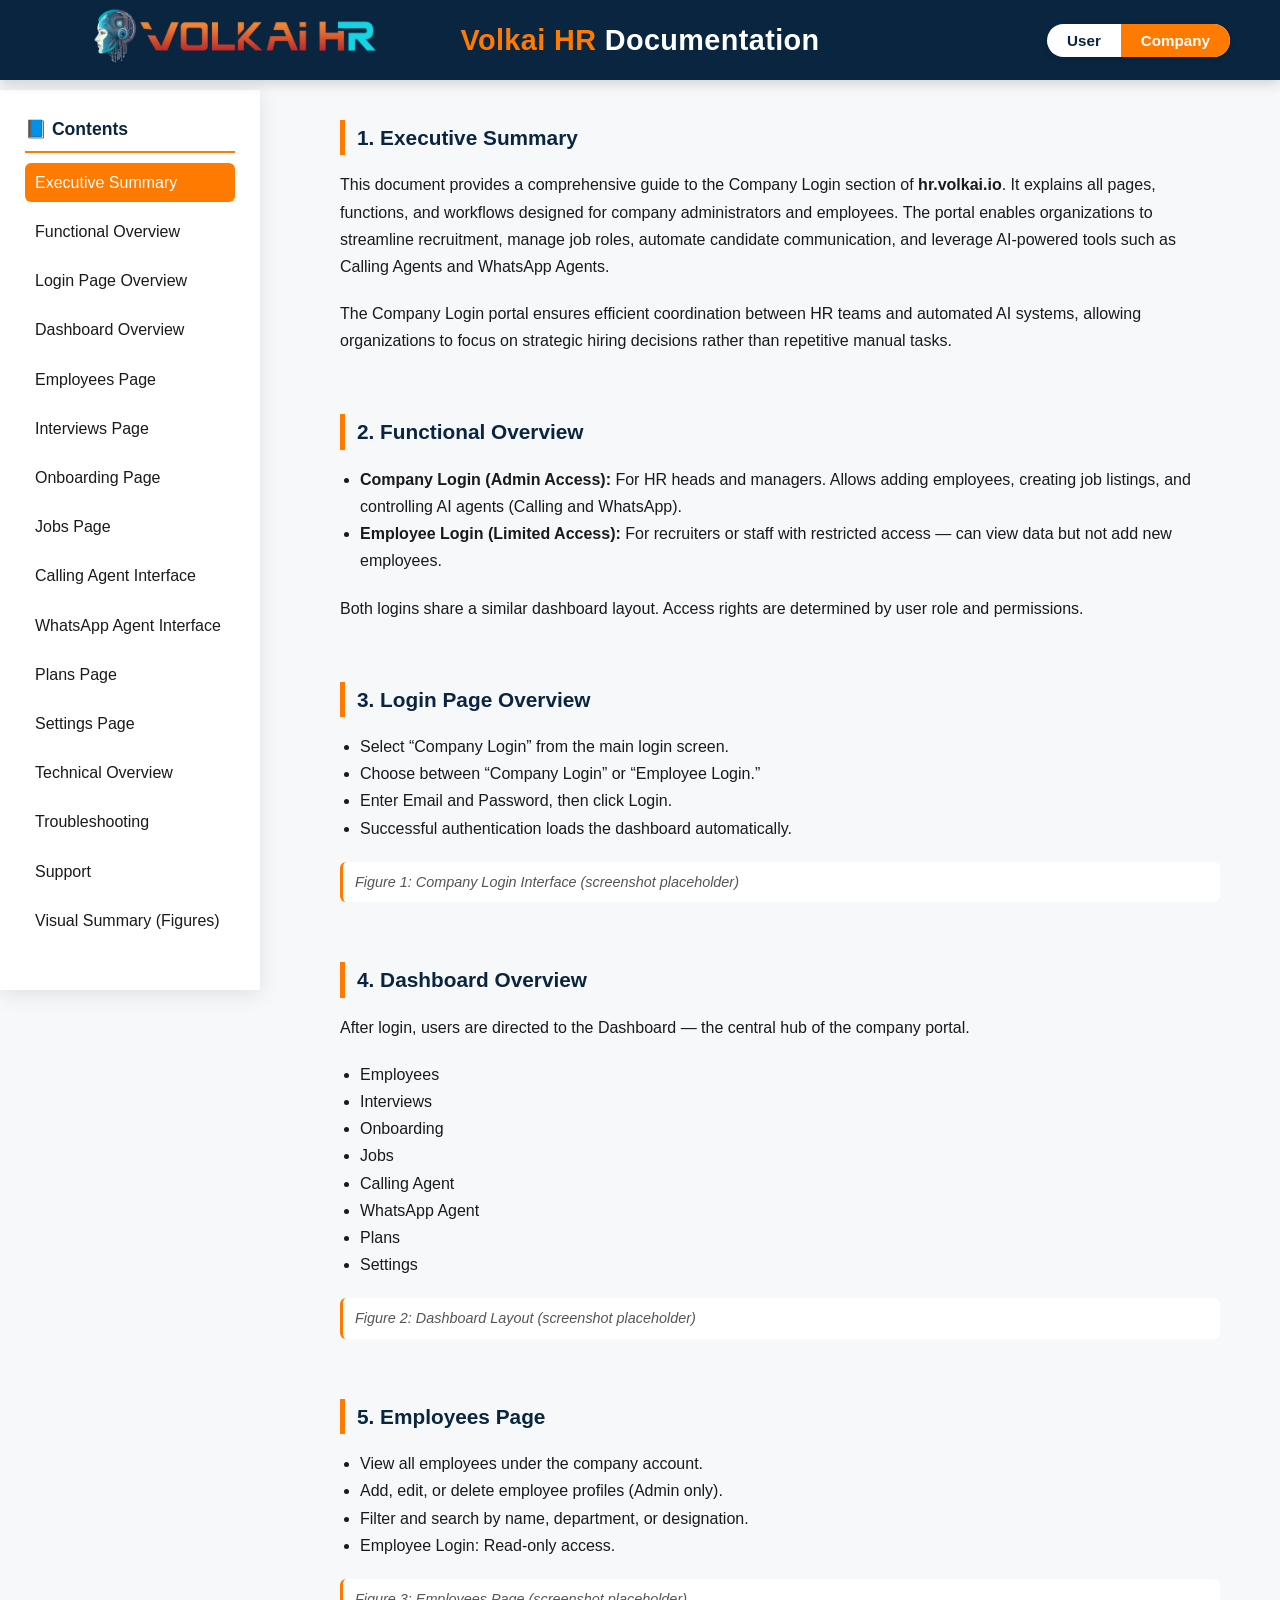
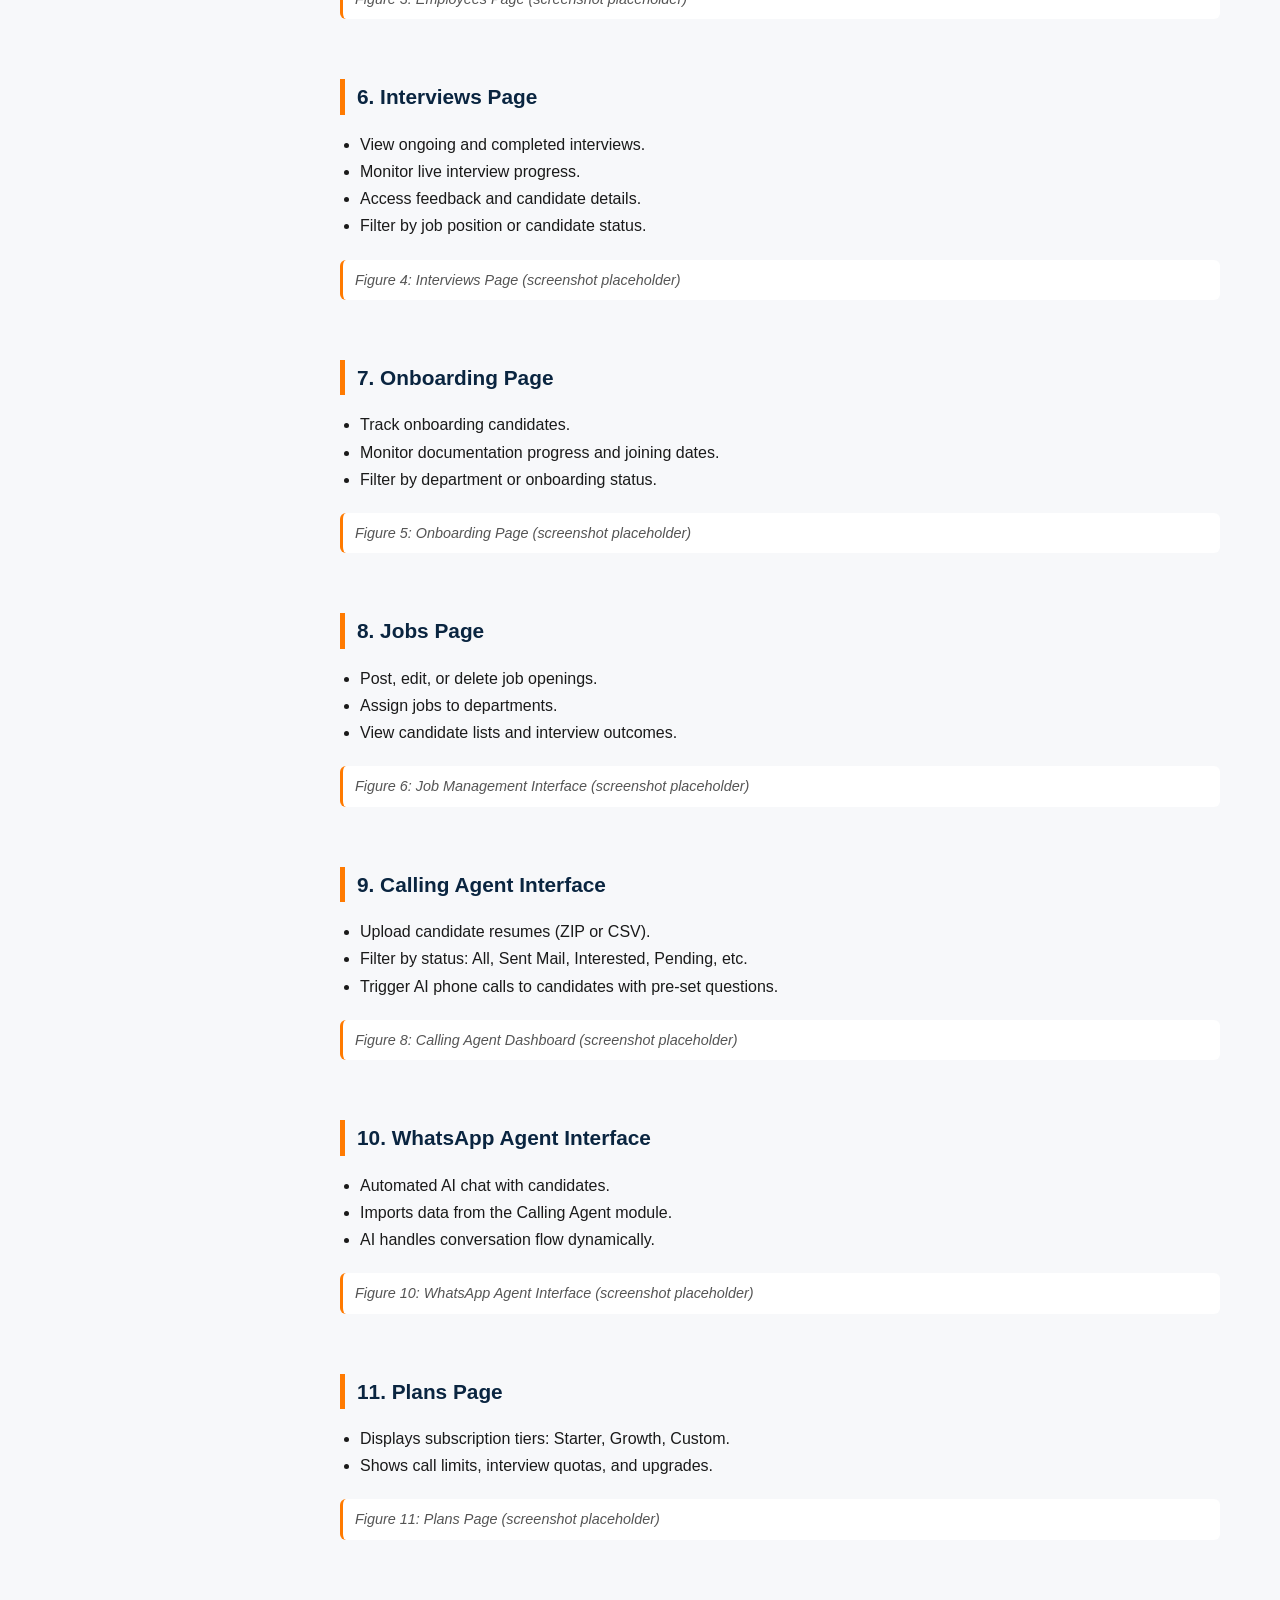
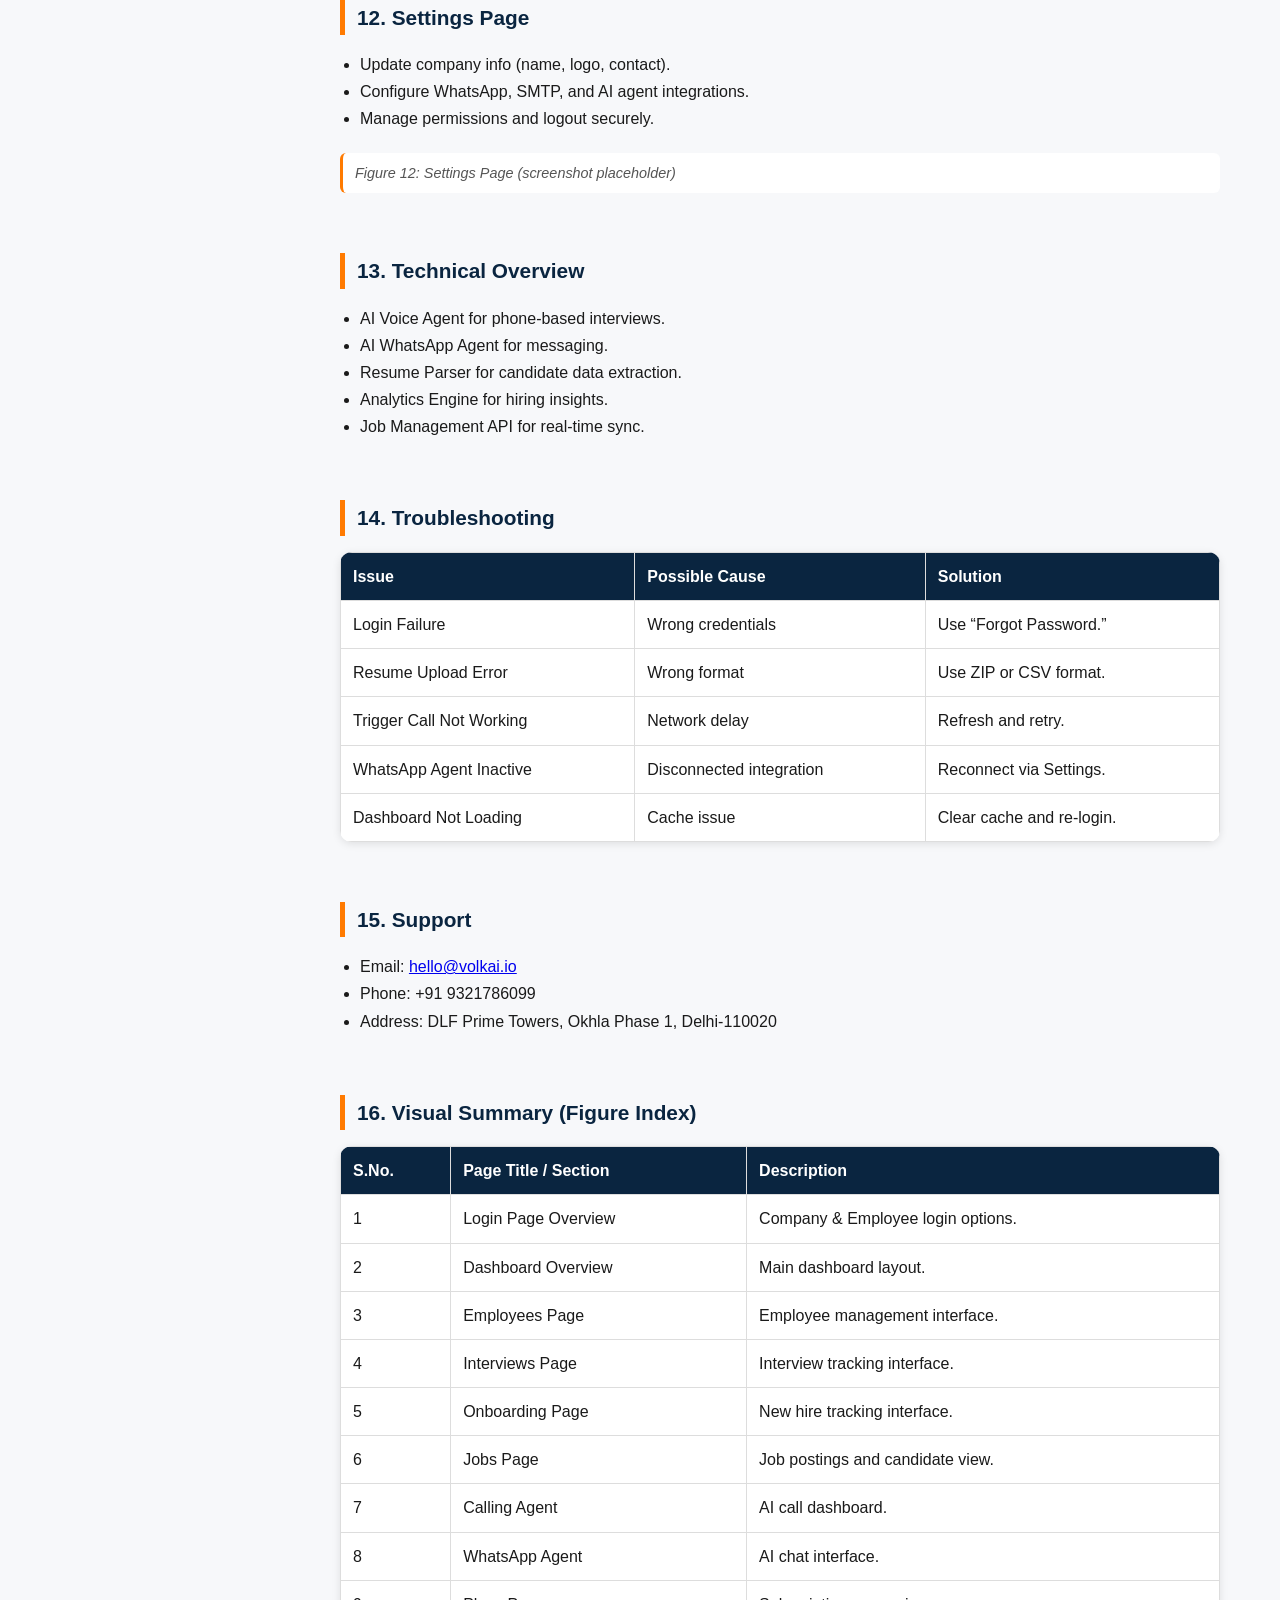
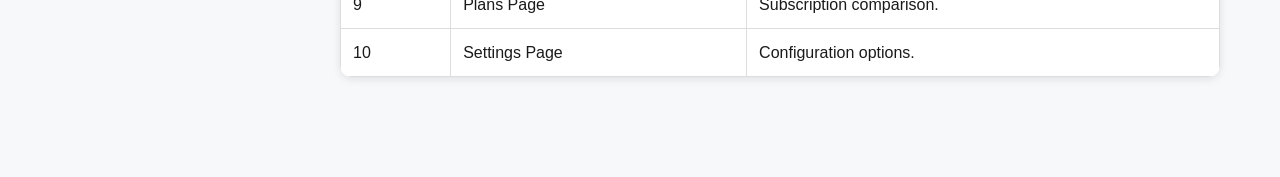
==== company.html @ b5860019 "initial commit" ====
<!DOCTYPE html>
<html lang="en">
<head>
  <meta charset="utf-8" />
  <meta name="viewport" content="width=device-width,initial-scale=1.0" />
  <title>Volkai HR — Company Login Documentation</title>
  <link rel="stylesheet" href="style.css" />
</head>
<body>

<!-- Header -->
  <header class="header">
  <div class="left">
    <img 
      src="images/logo.png" 
      alt="Volkai HR Logo" 
      class="logo-img"
    />
  </div>

  <h1><span>Volkai HR</span> Documentation</h1>

  <!-- Toggle -->
  <div id="docToggle" class="doc-toggle-wrapper" role="group" aria-label="Documentation Type">
    <button id="userBtn" class="doc-toggle-btn active" type="button" aria-pressed="true">User</button>
    <button id="companyBtn" class="doc-toggle-btn" type="button" aria-pressed="false">Company</button>
  </div>
</header>


  <!-- Toggle + overlay -->
  <button class="toggle-btn" id="menuToggle" aria-label="Toggle menu">☰</button>
  <div class="overlay" id="overlay"></div>
  <button id="backToTop" aria-label="Back to top">↑</button>

  <div class="container">
    <!-- Sidebar -->
    <nav class="sidebar" id="sidebar">
      <h2>📘 Contents</h2>
      <ul>
        <li><a href="#exec">Executive Summary</a></li>
        <li><a href="#overview">Functional Overview</a></li>
        <li><a href="#login">Login Page Overview</a></li>
        <li><a href="#dashboard">Dashboard Overview</a></li>
        <li><a href="#employees">Employees Page</a></li>
        <li><a href="#interviews">Interviews Page</a></li>
        <li><a href="#onboarding">Onboarding Page</a></li>
        <li><a href="#jobs">Jobs Page</a></li>
        <li><a href="#calling">Calling Agent Interface</a></li>
        <li><a href="#whatsapp">WhatsApp Agent Interface</a></li>
        <li><a href="#plans">Plans Page</a></li>
        <li><a href="#settings">Settings Page</a></li>
        <li><a href="#tech">Technical Overview</a></li>
        <li><a href="#trouble">Troubleshooting</a></li>
        <li><a href="#support">Support</a></li>
        <li><a href="#visual">Visual Summary (Figures)</a></li>
      </ul>
    </nav>

    <!-- Main Content -->
    <main class="content" id="mainContent">

      <section id="exec" class="section">
        <h2>1. Executive Summary</h2>
        <p>
          This document provides a comprehensive guide to the Company Login section of <strong>hr.volkai.io</strong>. It explains all pages, functions, and workflows designed for company administrators and employees. The portal enables organizations to streamline recruitment, manage job roles, automate candidate communication, and leverage AI-powered tools such as Calling Agents and WhatsApp Agents.
        </p>
        <p>
          The Company Login portal ensures efficient coordination between HR teams and automated AI systems, allowing organizations to focus on strategic hiring decisions rather than repetitive manual tasks.
        </p>
      </section>

      <section id="overview" class="section">
        <h2>2. Functional Overview</h2>
        <ul>
          <li><strong>Company Login (Admin Access):</strong> For HR heads and managers. Allows adding employees, creating job listings, and controlling AI agents (Calling and WhatsApp).</li>
          <li><strong>Employee Login (Limited Access):</strong> For recruiters or staff with restricted access — can view data but not add new employees.</li>
        </ul>
        <p>
          Both logins share a similar dashboard layout. Access rights are determined by user role and permissions.
        </p>
      </section>

      <section id="login" class="section">
        <h2>3. Login Page Overview</h2>
        <ul>
          <li>Select “Company Login” from the main login screen.</li>
          <li>Choose between “Company Login” or “Employee Login.”</li>
          <li>Enter Email and Password, then click Login.</li>
          <li>Successful authentication loads the dashboard automatically.</li>
        </ul>
        <div class="figure">Figure 1: Company Login Interface (screenshot placeholder)</div>
      </section>

      <section id="dashboard" class="section">
        <h2>4. Dashboard Overview</h2>
        <p>
          After login, users are directed to the Dashboard — the central hub of the company portal.
        </p>
        <ul>
          <li>Employees</li>
          <li>Interviews</li>
          <li>Onboarding</li>
          <li>Jobs</li>
          <li>Calling Agent</li>
          <li>WhatsApp Agent</li>
          <li>Plans</li>
          <li>Settings</li>
        </ul>
        <div class="figure">Figure 2: Dashboard Layout (screenshot placeholder)</div>
      </section>

      <section id="employees" class="section">
        <h2>5. Employees Page</h2>
        <ul>
          <li>View all employees under the company account.</li>
          <li>Add, edit, or delete employee profiles (Admin only).</li>
          <li>Filter and search by name, department, or designation.</li>
          <li>Employee Login: Read-only access.</li>
        </ul>
        <div class="figure">Figure 3: Employees Page (screenshot placeholder)</div>
      </section>

      <section id="interviews" class="section">
        <h2>6. Interviews Page</h2>
        <ul>
          <li>View ongoing and completed interviews.</li>
          <li>Monitor live interview progress.</li>
          <li>Access feedback and candidate details.</li>
          <li>Filter by job position or candidate status.</li>
        </ul>
        <div class="figure">Figure 4: Interviews Page (screenshot placeholder)</div>
      </section>

      <section id="onboarding" class="section">
        <h2>7. Onboarding Page</h2>
        <ul>
          <li>Track onboarding candidates.</li>
          <li>Monitor documentation progress and joining dates.</li>
          <li>Filter by department or onboarding status.</li>
        </ul>
        <div class="figure">Figure 5: Onboarding Page (screenshot placeholder)</div>
      </section>

      <section id="jobs" class="section">
        <h2>8. Jobs Page</h2>
        <ul>
          <li>Post, edit, or delete job openings.</li>
          <li>Assign jobs to departments.</li>
          <li>View candidate lists and interview outcomes.</li>
        </ul>
        <div class="figure">Figure 6: Job Management Interface (screenshot placeholder)</div>
      </section>

      <section id="calling" class="section">
        <h2>9. Calling Agent Interface</h2>
        <ul>
          <li>Upload candidate resumes (ZIP or CSV).</li>
          <li>Filter by status: All, Sent Mail, Interested, Pending, etc.</li>
          <li>Trigger AI phone calls to candidates with pre-set questions.</li>
        </ul>
        <div class="figure">Figure 8: Calling Agent Dashboard (screenshot placeholder)</div>
      </section>

      <section id="whatsapp" class="section">
        <h2>10. WhatsApp Agent Interface</h2>
        <ul>
          <li>Automated AI chat with candidates.</li>
          <li>Imports data from the Calling Agent module.</li>
          <li>AI handles conversation flow dynamically.</li>
        </ul>
        <div class="figure">Figure 10: WhatsApp Agent Interface (screenshot placeholder)</div>
      </section>

      <section id="plans" class="section">
        <h2>11. Plans Page</h2>
        <ul>
          <li>Displays subscription tiers: Starter, Growth, Custom.</li>
          <li>Shows call limits, interview quotas, and upgrades.</li>
        </ul>
        <div class="figure">Figure 11: Plans Page (screenshot placeholder)</div>
      </section>

      <section id="settings" class="section">
        <h2>12. Settings Page</h2>
        <ul>
          <li>Update company info (name, logo, contact).</li>
          <li>Configure WhatsApp, SMTP, and AI agent integrations.</li>
          <li>Manage permissions and logout securely.</li>
        </ul>
        <div class="figure">Figure 12: Settings Page (screenshot placeholder)</div>
      </section>

      <section id="tech" class="section">
        <h2>13. Technical Overview</h2>
        <ul>
          <li>AI Voice Agent for phone-based interviews.</li>
          <li>AI WhatsApp Agent for messaging.</li>
          <li>Resume Parser for candidate data extraction.</li>
          <li>Analytics Engine for hiring insights.</li>
          <li>Job Management API for real-time sync.</li>
        </ul>
      </section>

      <section id="trouble" class="section">
        <h2>14. Troubleshooting</h2>
        <table>
          <tr><th>Issue</th><th>Possible Cause</th><th>Solution</th></tr>
          <tr><td>Login Failure</td><td>Wrong credentials</td><td>Use “Forgot Password.”</td></tr>
          <tr><td>Resume Upload Error</td><td>Wrong format</td><td>Use ZIP or CSV format.</td></tr>
          <tr><td>Trigger Call Not Working</td><td>Network delay</td><td>Refresh and retry.</td></tr>
          <tr><td>WhatsApp Agent Inactive</td><td>Disconnected integration</td><td>Reconnect via Settings.</td></tr>
          <tr><td>Dashboard Not Loading</td><td>Cache issue</td><td>Clear cache and re-login.</td></tr>
        </table>
      </section>

      <section id="support" class="section">
        <h2>15. Support</h2>
        <ul>
          <li>Email: <a href="mailto:hello@volkai.io">hello@volkai.io</a></li>
          <li>Phone: +91 9321786099</li>
          <li>Address: DLF Prime Towers, Okhla Phase 1, Delhi-110020</li>
        </ul>
      </section>

      <section id="visual" class="section">
        <h2>16. Visual Summary (Figure Index)</h2>
        <table>
          <tr><th>S.No.</th><th>Page Title / Section</th><th>Description</th></tr>
          <tr><td>1</td><td>Login Page Overview</td><td>Company & Employee login options.</td></tr>
          <tr><td>2</td><td>Dashboard Overview</td><td>Main dashboard layout.</td></tr>
          <tr><td>3</td><td>Employees Page</td><td>Employee management interface.</td></tr>
          <tr><td>4</td><td>Interviews Page</td><td>Interview tracking interface.</td></tr>
          <tr><td>5</td><td>Onboarding Page</td><td>New hire tracking interface.</td></tr>
          <tr><td>6</td><td>Jobs Page</td><td>Job postings and candidate view.</td></tr>
          <tr><td>7</td><td>Calling Agent</td><td>AI call dashboard.</td></tr>
          <tr><td>8</td><td>WhatsApp Agent</td><td>AI chat interface.</td></tr>
          <tr><td>9</td><td>Plans Page</td><td>Subscription comparison.</td></tr>
          <tr><td>10</td><td>Settings Page</td><td>Configuration options.</td></tr>
        </table>
      </section>

    </main>
  </div>

  <script src="main.js"></script>
</body>
</html>
---- style.css ----
/* =========================================================================
   Volkai HR Documentation — Main Stylesheet
   Theme: Light • Navy Blue / Orange / White
   Author: Volkai HR Team
   ======================================================================== */

/* ---------- Root Color Variables ---------- */
:root {
  --primary: #0a2540;
  --accent: #ff7a00;
  --light-bg: #f7f8fa;
  --white: #ffffff;
  --text-dark: #1a1a1a;
  --shadow: rgba(0, 0, 0, 0.1);
  --radius: 12px;
}

/* ---------- Base Styles ---------- */
* {
  margin: 0;
  padding: 0;
  box-sizing: border-box;
  font-family: "Inter", "Poppins", sans-serif;
}

body {
  background-color: var(--light-bg);
  color: var(--text-dark);
  line-height: 1.7;
  overflow-x: hidden;
}

/* ---------- Header ---------- */
/* ---------- Header ---------- */
header.header {
  background-color: var(--primary);
  color: var(--white);
  display: flex;
  justify-content: space-between;
  align-items: center;
  padding: 0 50px;
  height: 80px; /* Reduced height */
  box-shadow: 0 4px 12px rgba(0, 0, 0, 0.15);
  position: sticky;
  top: 0;
  z-index: 1000;
}

/* --- Balanced logo size --- */
.logo-img {
  height: 60px; /* Reduced from 100% */
  width: auto;
  object-fit: contain;
  transition: transform 0.3s ease, filter 0.3s ease;
}

.logo-img:hover {
  transform: scale(1.05);
  filter: brightness(1.1);
}

/* --- Centered title --- */
header.header h1 {
  position: absolute;
  left: 50%;
  transform: translateX(-50%);
  text-align: center;
  font-size: 1.8rem; /* Slightly smaller for balance */
  font-weight: 700;
  letter-spacing: 0.4px;
  color: var(--white);
  white-space: nowrap;
}

header.header h1 span {
  color: var(--accent);
}

header.header h1:hover {
  text-shadow: 0 0 10px rgba(255, 122, 0, 0.6);
}

/* --- Toggle Buttons --- */
.doc-toggle-wrapper {
  display: flex;
  background-color: var(--white);
  border-radius: 40px;
  overflow: hidden;
  box-shadow: 0 2px 6px var(--shadow);
  min-width: 160px;
}

.doc-toggle-btn {
  flex: 1;
  padding: 8px 20px;
  border: none;
  background: none;
  font-weight: 700;
  font-size: 0.95rem;
  cursor: pointer;
  transition: all 0.3s ease;
  color: var(--primary);
}

.doc-toggle-btn.active {
  background-color: var(--accent);
  color: var(--white);
}

.doc-toggle-btn:hover:not(.active) {
  background-color: rgba(255, 122, 0, 0.1);
}


/* ---------- Sidebar ---------- */
.sidebar {
  width: 260px;
  background-color: var(--white);
  box-shadow: 0 4px 20px var(--shadow);
  height: 100%;
  padding: 25px;
  position: fixed;
  top: 90px;
  left: 0;
  overflow-y: auto;
  transition: transform 0.3s ease;
}

.sidebar h2 {
  font-size: 1.1rem;
  color: var(--primary);
  margin-bottom: 10px;
  border-bottom: 2px solid var(--accent);
  padding-bottom: 6px;
}

.sidebar ul {
  list-style: none;
}

.sidebar li {
  margin: 10px 0;
}

.sidebar a {
  text-decoration: none;
  color: var(--text-dark);
  font-weight: 500;
  display: block;
  padding: 6px 10px;
  border-radius: 6px;
  transition: background 0.3s, color 0.3s;
}

.sidebar a:hover {
  background-color: var(--light-bg);
  color: var(--primary);
}

.sidebar a.active {
  background-color: var(--accent);
  color: var(--white);
}

/* ---------- Container & Content ---------- */
.container {
  display: flex;
  width: 100%;
}

.content {
  margin-left: 280px;
  padding: 40px 60px;
  flex: 1;
  animation: fadeIn 0.5s ease;
}

/* ---------- Sections ---------- */
.section {
  margin-bottom: 60px;
  opacity: 0;
  transform: translateY(20px);
  transition: opacity 0.6s ease, transform 0.6s ease;
}

.section.visible {
  opacity: 1;
  transform: translateY(0);
}

.section h2 {
  color: var(--primary);
  border-left: 5px solid var(--accent);
  padding-left: 12px;
  margin-bottom: 16px;
  font-size: 1.3rem;
}

.section h3 {
  color: var(--primary);
  font-size: 1.1rem;
  margin-top: 10px;
}

.section p, .section ul, .section table {
  margin-bottom: 20px;
}

.section ul {
  margin-left: 20px;
  list-style: disc;
}

.figure {
  font-style: italic;
  font-size: 0.9rem;
  color: #555;
  background-color: #fff;
  padding: 8px 12px;
  border-left: 3px solid var(--accent);
  border-radius: 6px;
}

/* ---------- Tables ---------- */
table {
  width: 100%;
  border-collapse: collapse;
  margin-top: 10px;
  background-color: var(--white);
  box-shadow: 0 2px 8px var(--shadow);
  border-radius: var(--radius);
  overflow: hidden;
}

th, td {
  border: 1px solid #ddd;
  padding: 10px 12px;
  text-align: left;
}

th {
  background-color: var(--primary);
  color: var(--white);
}

td {
  background-color: #fff;
}

/* ---------- Buttons ---------- */
.toggle-btn {
  position: fixed;
  top: 20px;
  left: 20px;
  font-size: 1.5rem;
  background: var(--accent);
  color: white;
  border: none;
  border-radius: 6px;
  width: 40px;
  height: 40px;
  cursor: pointer;
  z-index: 1200;
  display: none;
}

.toggle-btn:hover {
  background: #e36e00;
}

/* ---------- Overlay ---------- */
.overlay {
  position: fixed;
  top: 0;
  left: 0;
  width: 100%;
  height: 100%;
  background: rgba(10, 37, 64, 0.5);
  display: none;
  z-index: 100;
}

.overlay.active {
  display: block;
}

/* ---------- Back to Top ---------- */
#backToTop {
  position: fixed;
  right: 25px;
  bottom: 25px;
  width: 40px;
  height: 40px;
  background: var(--accent);
  color: white;
  border: none;
  border-radius: 50%;
  font-size: 20px;
  cursor: pointer;
  opacity: 0;
  transition: 0.4s;
  z-index: 1200;
}
#backToTop.show {
  opacity: 1;
}
#backToTop:hover {
  background: #e36e00;
}

/* ---------- Mobile Responsive ---------- */
@media (max-width: 900px) {
  .sidebar {
    position: fixed;
    top: 80px;
    left: 0;
    transform: translateX(-100%);
    height: calc(100% - 80px);
    z-index: 1000;
  }

  .sidebar.active {
    transform: translateX(0);
  }

  .toggle-btn {
    display: block;
  }

  .content {
    margin-left: 0;
    padding: 30px 20px;
  }

  header.header {
    flex-direction: column;
    height: auto;
    padding: 10px 20px;
  }

  .logo-img {
    height: 70px;
  }

  header.header h1 {
    position: relative;
    transform: none;
    left: auto;
    margin: 10px 0;
    font-size: 1.5rem;
  }

  .doc-toggle-wrapper {
    margin-bottom: 8px;
    width: 100%;
  }
}

/* ---------- Animations ---------- */
@keyframes fadeIn {
  from { opacity: 0; transform: translateY(10px); }
  to { opacity: 1; transform: translateY(0); }
}
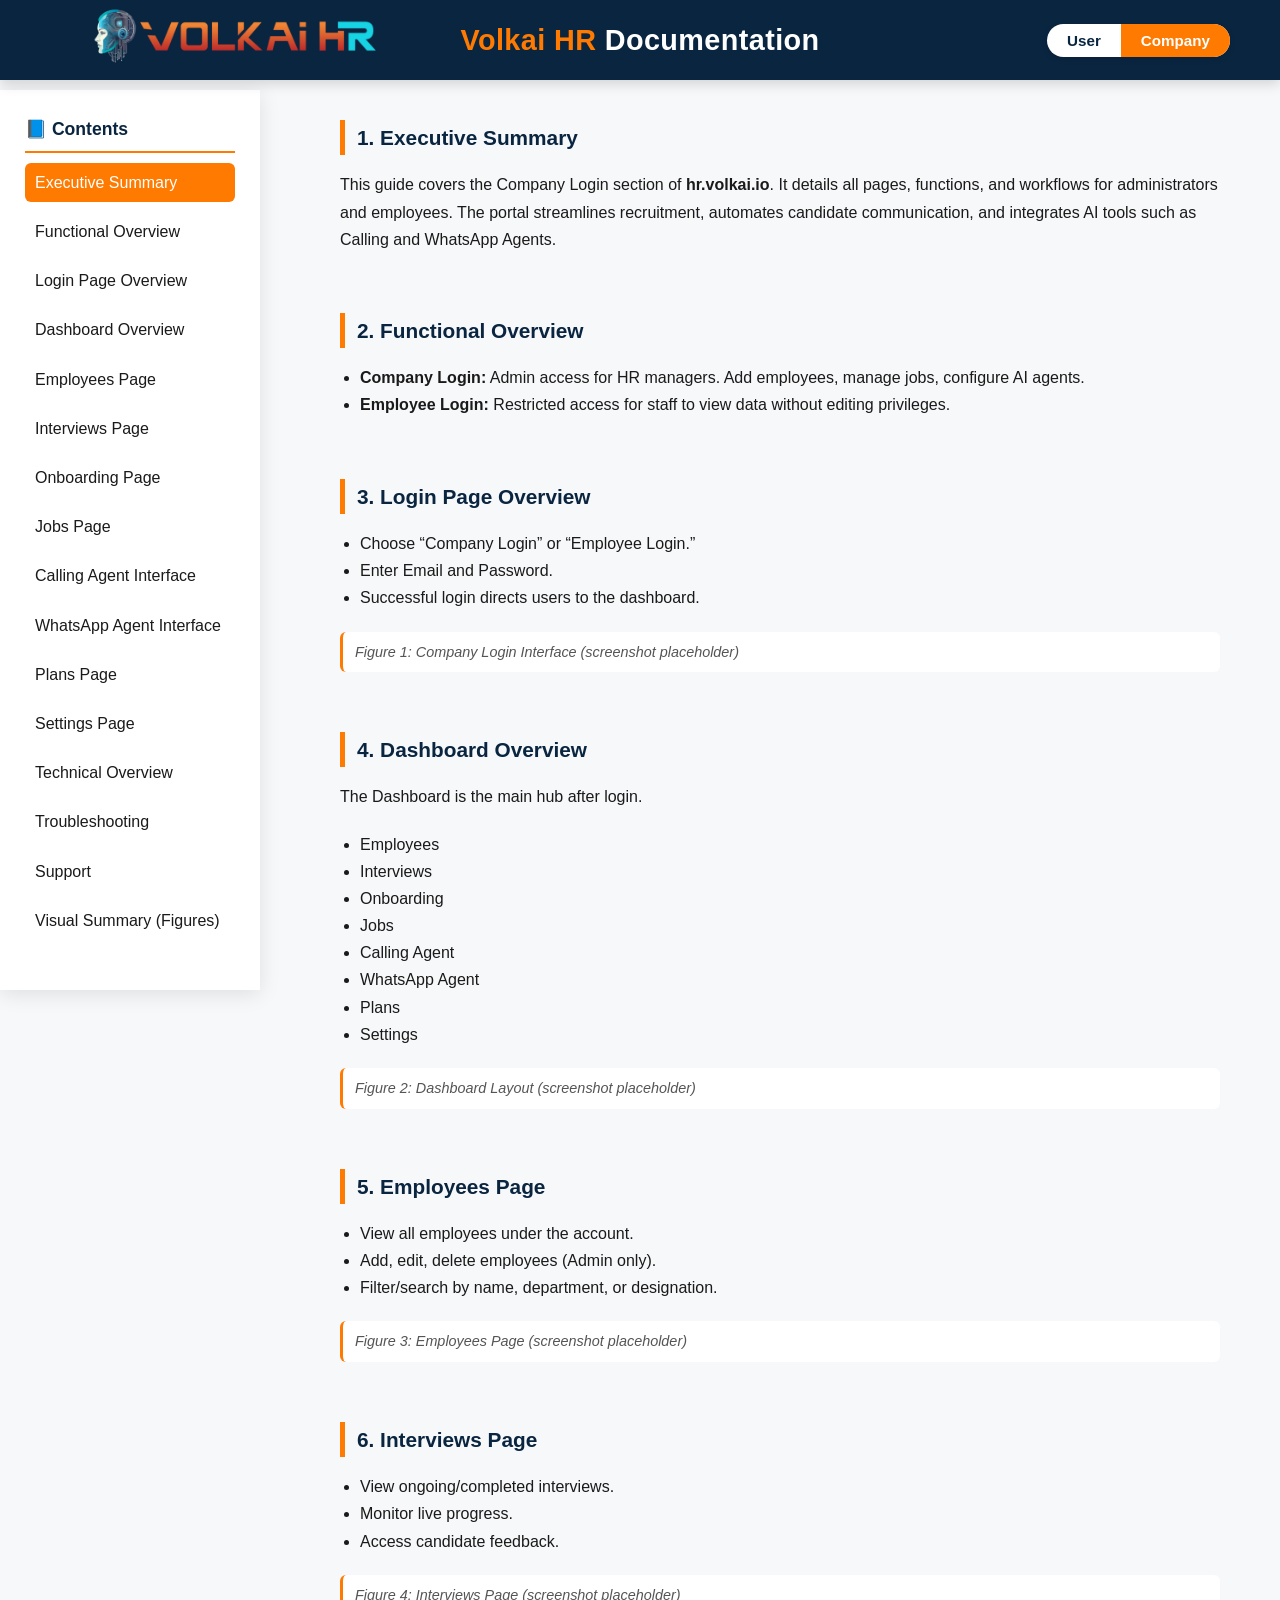
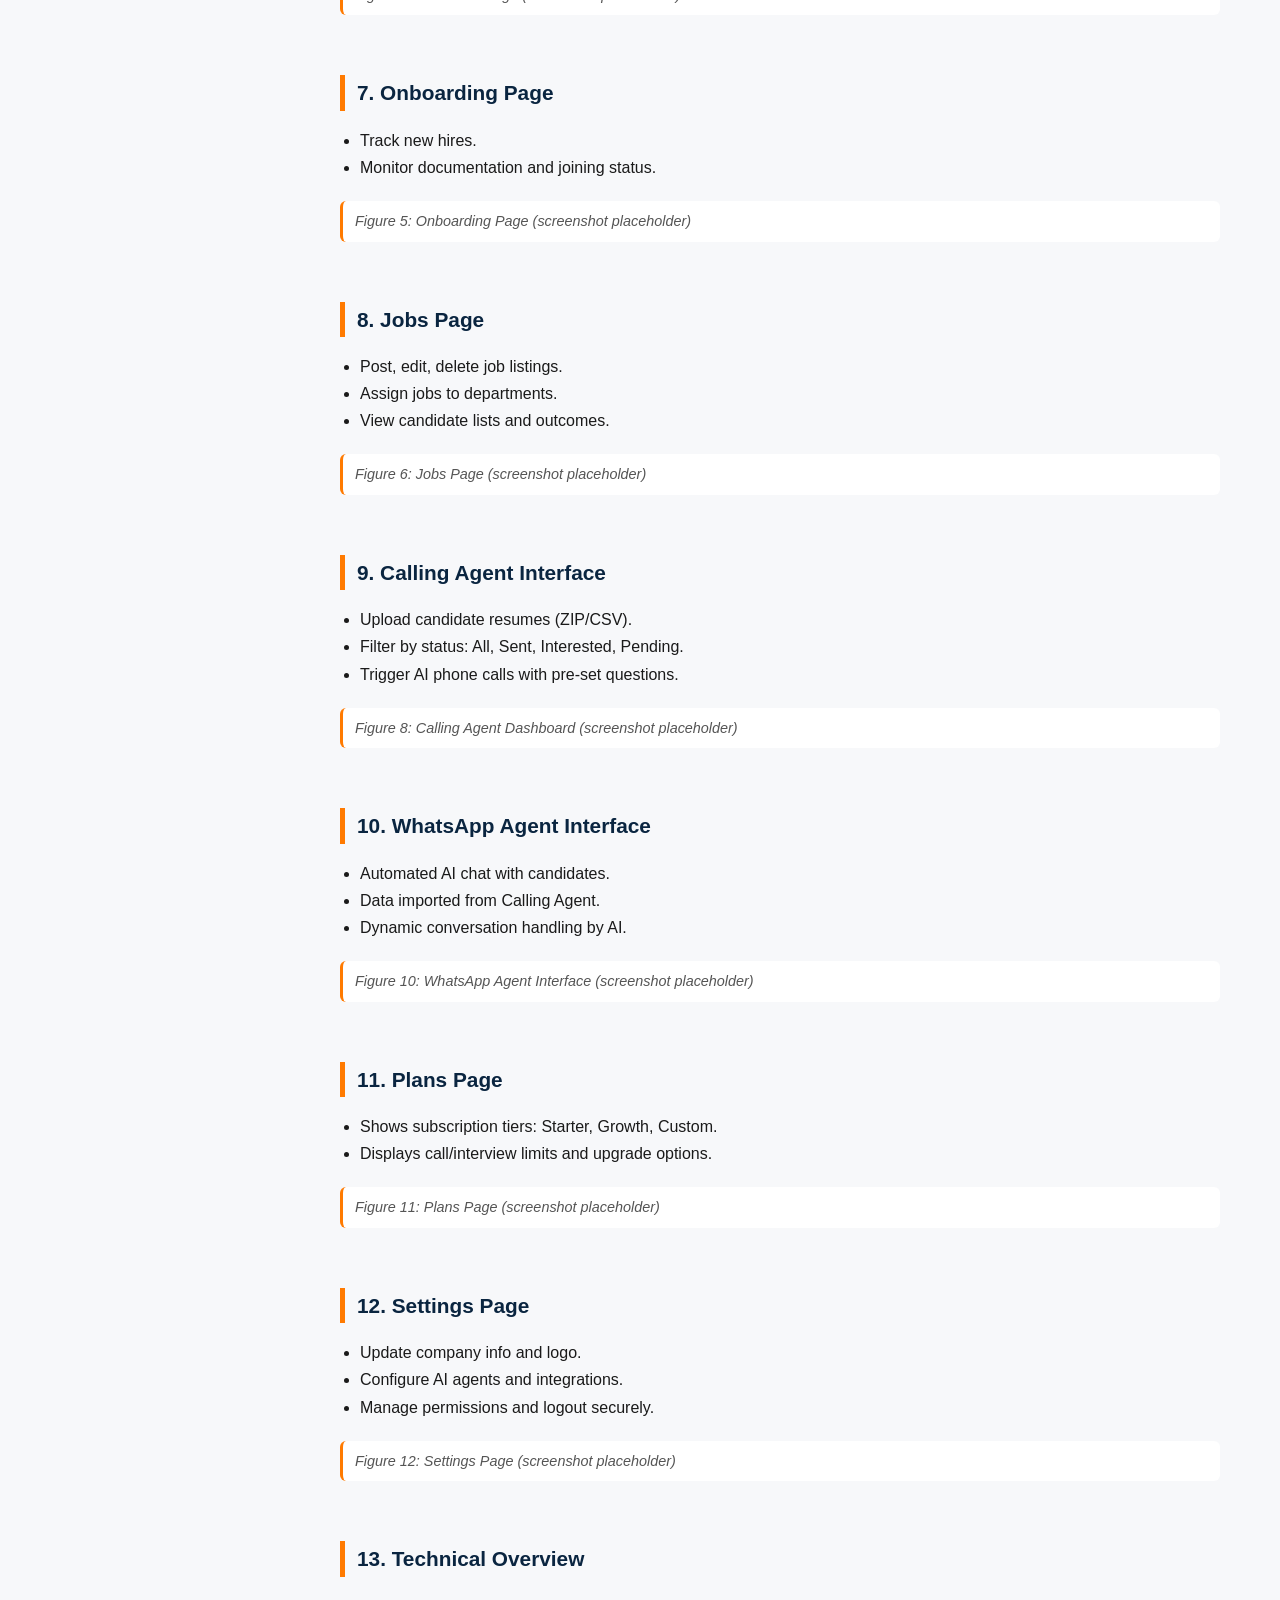
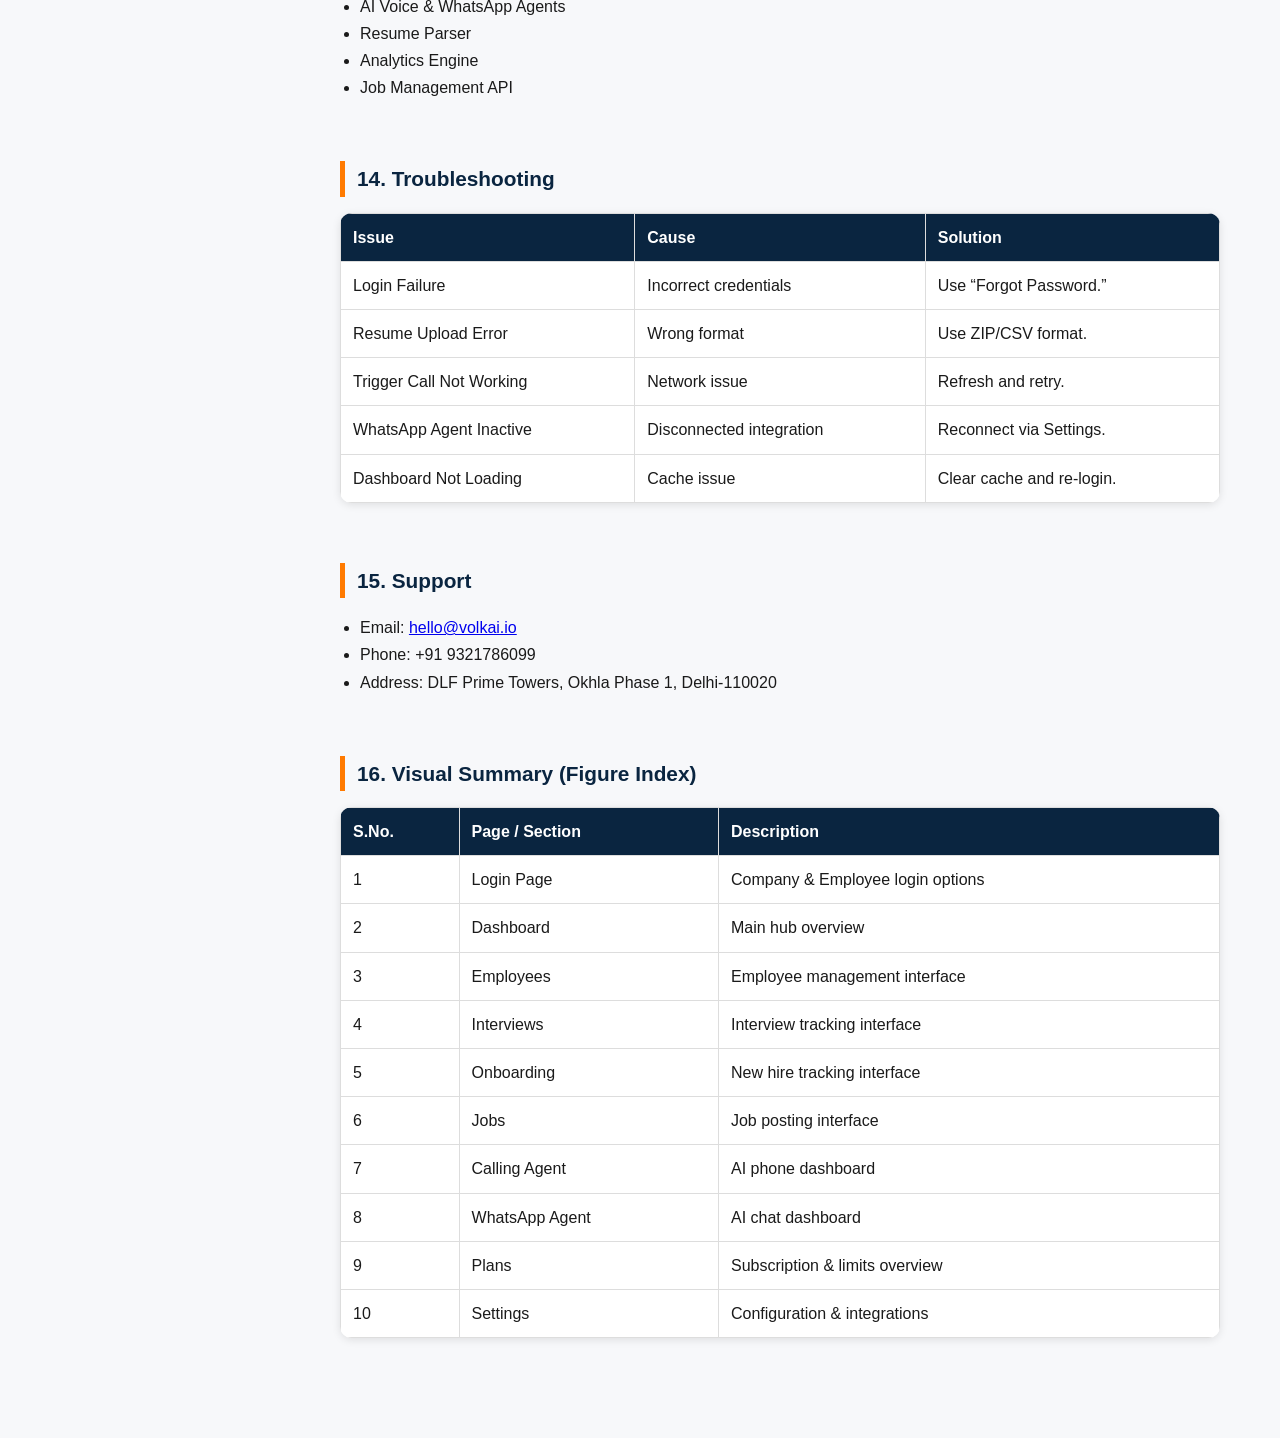
==== commit 1dc7e2aa: "3rd Commit" ====
--- a/company.html
+++ b/company.html
@@ -5,30 +5,26 @@
   <meta name="viewport" content="width=device-width,initial-scale=1.0" />
   <title>Volkai HR — Company Login Documentation</title>
   <link rel="stylesheet" href="style.css" />
+  <script defer src="main.js"></script>
 </head>
 <body>
 
-<!-- Header -->
+  <!-- Header -->
   <header class="header">
-  <div class="left">
-    <img 
-      src="images/logo.png" 
-      alt="Volkai HR Logo" 
-      class="logo-img"
-    />
-  </div>
-
-  <h1><span>Volkai HR</span> Documentation</h1>
-
-  <!-- Toggle -->
-  <div id="docToggle" class="doc-toggle-wrapper" role="group" aria-label="Documentation Type">
-    <button id="userBtn" class="doc-toggle-btn active" type="button" aria-pressed="true">User</button>
-    <button id="companyBtn" class="doc-toggle-btn" type="button" aria-pressed="false">Company</button>
-  </div>
-</header>
-
-
-  <!-- Toggle + overlay -->
+    <div class="left">
+      <img src="images/logo.png" alt="Volkai HR Logo" class="logo-img" />
+    </div>
+
+    <h1><span>Volkai HR</span> Documentation</h1>
+
+    <!-- Toggle -->
+    <div id="docToggle" class="doc-toggle-wrapper" role="group" aria-label="Documentation Type">
+      <button id="userBtn" class="doc-toggle-btn" type="button" aria-pressed="false">User</button>
+      <button id="companyBtn" class="doc-toggle-btn active" type="button" aria-pressed="true">Company</button>
+    </div>
+  </header>
+
+  <!-- Sidebar toggle + overlay -->
   <button class="toggle-btn" id="menuToggle" aria-label="Toggle menu">☰</button>
   <div class="overlay" id="overlay"></div>
   <button id="backToTop" aria-label="Back to top">↑</button>
@@ -38,7 +34,7 @@
     <nav class="sidebar" id="sidebar">
       <h2>📘 Contents</h2>
       <ul>
-        <li><a href="#exec">Executive Summary</a></li>
+        <li><a href="#exec" class="active">Executive Summary</a></li>
         <li><a href="#overview">Functional Overview</a></li>
         <li><a href="#login">Login Page Overview</a></li>
         <li><a href="#dashboard">Dashboard Overview</a></li>
@@ -60,43 +56,40 @@
     <!-- Main Content -->
     <main class="content" id="mainContent">
 
+      <!-- Executive Summary -->
       <section id="exec" class="section">
         <h2>1. Executive Summary</h2>
         <p>
-          This document provides a comprehensive guide to the Company Login section of <strong>hr.volkai.io</strong>. It explains all pages, functions, and workflows designed for company administrators and employees. The portal enables organizations to streamline recruitment, manage job roles, automate candidate communication, and leverage AI-powered tools such as Calling Agents and WhatsApp Agents.
+          This guide covers the Company Login section of <strong>hr.volkai.io</strong>. 
+          It details all pages, functions, and workflows for administrators and employees.
+          The portal streamlines recruitment, automates candidate communication, and integrates AI tools such as Calling and WhatsApp Agents.
         </p>
-        <p>
-          The Company Login portal ensures efficient coordination between HR teams and automated AI systems, allowing organizations to focus on strategic hiring decisions rather than repetitive manual tasks.
-        </p>
-      </section>
-
+      </section>
+
+      <!-- Functional Overview -->
       <section id="overview" class="section">
         <h2>2. Functional Overview</h2>
         <ul>
-          <li><strong>Company Login (Admin Access):</strong> For HR heads and managers. Allows adding employees, creating job listings, and controlling AI agents (Calling and WhatsApp).</li>
-          <li><strong>Employee Login (Limited Access):</strong> For recruiters or staff with restricted access — can view data but not add new employees.</li>
-        </ul>
-        <p>
-          Both logins share a similar dashboard layout. Access rights are determined by user role and permissions.
-        </p>
-      </section>
-
+          <li><strong>Company Login:</strong> Admin access for HR managers. Add employees, manage jobs, configure AI agents.</li>
+          <li><strong>Employee Login:</strong> Restricted access for staff to view data without editing privileges.</li>
+        </ul>
+      </section>
+
+      <!-- Login Page Overview -->
       <section id="login" class="section">
         <h2>3. Login Page Overview</h2>
         <ul>
-          <li>Select “Company Login” from the main login screen.</li>
-          <li>Choose between “Company Login” or “Employee Login.”</li>
-          <li>Enter Email and Password, then click Login.</li>
-          <li>Successful authentication loads the dashboard automatically.</li>
+          <li>Choose “Company Login” or “Employee Login.”</li>
+          <li>Enter Email and Password.</li>
+          <li>Successful login directs users to the dashboard.</li>
         </ul>
         <div class="figure">Figure 1: Company Login Interface (screenshot placeholder)</div>
       </section>
 
+      <!-- Dashboard Overview -->
       <section id="dashboard" class="section">
         <h2>4. Dashboard Overview</h2>
-        <p>
-          After login, users are directed to the Dashboard — the central hub of the company portal.
-        </p>
+        <p>The Dashboard is the main hub after login.</p>
         <ul>
           <li>Employees</li>
           <li>Interviews</li>
@@ -110,110 +103,117 @@
         <div class="figure">Figure 2: Dashboard Layout (screenshot placeholder)</div>
       </section>
 
+      <!-- Employees Page -->
       <section id="employees" class="section">
         <h2>5. Employees Page</h2>
         <ul>
-          <li>View all employees under the company account.</li>
-          <li>Add, edit, or delete employee profiles (Admin only).</li>
-          <li>Filter and search by name, department, or designation.</li>
-          <li>Employee Login: Read-only access.</li>
+          <li>View all employees under the account.</li>
+          <li>Add, edit, delete employees (Admin only).</li>
+          <li>Filter/search by name, department, or designation.</li>
         </ul>
         <div class="figure">Figure 3: Employees Page (screenshot placeholder)</div>
       </section>
 
+      <!-- Interviews Page -->
       <section id="interviews" class="section">
         <h2>6. Interviews Page</h2>
         <ul>
-          <li>View ongoing and completed interviews.</li>
-          <li>Monitor live interview progress.</li>
-          <li>Access feedback and candidate details.</li>
-          <li>Filter by job position or candidate status.</li>
+          <li>View ongoing/completed interviews.</li>
+          <li>Monitor live progress.</li>
+          <li>Access candidate feedback.</li>
         </ul>
         <div class="figure">Figure 4: Interviews Page (screenshot placeholder)</div>
       </section>
 
+      <!-- Onboarding Page -->
       <section id="onboarding" class="section">
         <h2>7. Onboarding Page</h2>
         <ul>
-          <li>Track onboarding candidates.</li>
-          <li>Monitor documentation progress and joining dates.</li>
-          <li>Filter by department or onboarding status.</li>
+          <li>Track new hires.</li>
+          <li>Monitor documentation and joining status.</li>
         </ul>
         <div class="figure">Figure 5: Onboarding Page (screenshot placeholder)</div>
       </section>
 
+      <!-- Jobs Page -->
       <section id="jobs" class="section">
         <h2>8. Jobs Page</h2>
         <ul>
-          <li>Post, edit, or delete job openings.</li>
+          <li>Post, edit, delete job listings.</li>
           <li>Assign jobs to departments.</li>
-          <li>View candidate lists and interview outcomes.</li>
-        </ul>
-        <div class="figure">Figure 6: Job Management Interface (screenshot placeholder)</div>
-      </section>
-
+          <li>View candidate lists and outcomes.</li>
+        </ul>
+        <div class="figure">Figure 6: Jobs Page (screenshot placeholder)</div>
+      </section>
+
+      <!-- Calling Agent -->
       <section id="calling" class="section">
         <h2>9. Calling Agent Interface</h2>
         <ul>
-          <li>Upload candidate resumes (ZIP or CSV).</li>
-          <li>Filter by status: All, Sent Mail, Interested, Pending, etc.</li>
-          <li>Trigger AI phone calls to candidates with pre-set questions.</li>
+          <li>Upload candidate resumes (ZIP/CSV).</li>
+          <li>Filter by status: All, Sent, Interested, Pending.</li>
+          <li>Trigger AI phone calls with pre-set questions.</li>
         </ul>
         <div class="figure">Figure 8: Calling Agent Dashboard (screenshot placeholder)</div>
       </section>
 
+      <!-- WhatsApp Agent -->
       <section id="whatsapp" class="section">
         <h2>10. WhatsApp Agent Interface</h2>
         <ul>
           <li>Automated AI chat with candidates.</li>
-          <li>Imports data from the Calling Agent module.</li>
-          <li>AI handles conversation flow dynamically.</li>
+          <li>Data imported from Calling Agent.</li>
+          <li>Dynamic conversation handling by AI.</li>
         </ul>
         <div class="figure">Figure 10: WhatsApp Agent Interface (screenshot placeholder)</div>
       </section>
 
+      <!-- Plans Page -->
       <section id="plans" class="section">
         <h2>11. Plans Page</h2>
         <ul>
-          <li>Displays subscription tiers: Starter, Growth, Custom.</li>
-          <li>Shows call limits, interview quotas, and upgrades.</li>
+          <li>Shows subscription tiers: Starter, Growth, Custom.</li>
+          <li>Displays call/interview limits and upgrade options.</li>
         </ul>
         <div class="figure">Figure 11: Plans Page (screenshot placeholder)</div>
       </section>
 
+      <!-- Settings Page -->
       <section id="settings" class="section">
         <h2>12. Settings Page</h2>
         <ul>
-          <li>Update company info (name, logo, contact).</li>
-          <li>Configure WhatsApp, SMTP, and AI agent integrations.</li>
+          <li>Update company info and logo.</li>
+          <li>Configure AI agents and integrations.</li>
           <li>Manage permissions and logout securely.</li>
         </ul>
         <div class="figure">Figure 12: Settings Page (screenshot placeholder)</div>
       </section>
 
+      <!-- Technical Overview -->
       <section id="tech" class="section">
         <h2>13. Technical Overview</h2>
         <ul>
-          <li>AI Voice Agent for phone-based interviews.</li>
-          <li>AI WhatsApp Agent for messaging.</li>
-          <li>Resume Parser for candidate data extraction.</li>
-          <li>Analytics Engine for hiring insights.</li>
-          <li>Job Management API for real-time sync.</li>
-        </ul>
-      </section>
-
+          <li>AI Voice & WhatsApp Agents</li>
+          <li>Resume Parser</li>
+          <li>Analytics Engine</li>
+          <li>Job Management API</li>
+        </ul>
+      </section>
+
+      <!-- Troubleshooting -->
       <section id="trouble" class="section">
         <h2>14. Troubleshooting</h2>
         <table>
-          <tr><th>Issue</th><th>Possible Cause</th><th>Solution</th></tr>
-          <tr><td>Login Failure</td><td>Wrong credentials</td><td>Use “Forgot Password.”</td></tr>
-          <tr><td>Resume Upload Error</td><td>Wrong format</td><td>Use ZIP or CSV format.</td></tr>
-          <tr><td>Trigger Call Not Working</td><td>Network delay</td><td>Refresh and retry.</td></tr>
+          <tr><th>Issue</th><th>Cause</th><th>Solution</th></tr>
+          <tr><td>Login Failure</td><td>Incorrect credentials</td><td>Use “Forgot Password.”</td></tr>
+          <tr><td>Resume Upload Error</td><td>Wrong format</td><td>Use ZIP/CSV format.</td></tr>
+          <tr><td>Trigger Call Not Working</td><td>Network issue</td><td>Refresh and retry.</td></tr>
           <tr><td>WhatsApp Agent Inactive</td><td>Disconnected integration</td><td>Reconnect via Settings.</td></tr>
           <tr><td>Dashboard Not Loading</td><td>Cache issue</td><td>Clear cache and re-login.</td></tr>
         </table>
       </section>
 
+      <!-- Support -->
       <section id="support" class="section">
         <h2>15. Support</h2>
         <ul>
@@ -223,26 +223,26 @@
         </ul>
       </section>
 
+      <!-- Visual Summary -->
       <section id="visual" class="section">
         <h2>16. Visual Summary (Figure Index)</h2>
         <table>
-          <tr><th>S.No.</th><th>Page Title / Section</th><th>Description</th></tr>
-          <tr><td>1</td><td>Login Page Overview</td><td>Company & Employee login options.</td></tr>
-          <tr><td>2</td><td>Dashboard Overview</td><td>Main dashboard layout.</td></tr>
-          <tr><td>3</td><td>Employees Page</td><td>Employee management interface.</td></tr>
-          <tr><td>4</td><td>Interviews Page</td><td>Interview tracking interface.</td></tr>
-          <tr><td>5</td><td>Onboarding Page</td><td>New hire tracking interface.</td></tr>
-          <tr><td>6</td><td>Jobs Page</td><td>Job postings and candidate view.</td></tr>
-          <tr><td>7</td><td>Calling Agent</td><td>AI call dashboard.</td></tr>
-          <tr><td>8</td><td>WhatsApp Agent</td><td>AI chat interface.</td></tr>
-          <tr><td>9</td><td>Plans Page</td><td>Subscription comparison.</td></tr>
-          <tr><td>10</td><td>Settings Page</td><td>Configuration options.</td></tr>
+          <tr><th>S.No.</th><th>Page / Section</th><th>Description</th></tr>
+          <tr><td>1</td><td>Login Page</td><td>Company & Employee login options</td></tr>
+          <tr><td>2</td><td>Dashboard</td><td>Main hub overview</td></tr>
+          <tr><td>3</td><td>Employees</td><td>Employee management interface</td></tr>
+          <tr><td>4</td><td>Interviews</td><td>Interview tracking interface</td></tr>
+          <tr><td>5</td><td>Onboarding</td><td>New hire tracking interface</td></tr>
+          <tr><td>6</td><td>Jobs</td><td>Job posting interface</td></tr>
+          <tr><td>7</td><td>Calling Agent</td><td>AI phone dashboard</td></tr>
+          <tr><td>8</td><td>WhatsApp Agent</td><td>AI chat dashboard</td></tr>
+          <tr><td>9</td><td>Plans</td><td>Subscription & limits overview</td></tr>
+          <tr><td>10</td><td>Settings</td><td>Configuration & integrations</td></tr>
         </table>
       </section>
 
     </main>
   </div>
 
-  <script src="main.js"></script>
 </body>
 </html>
--- a/style.css
+++ b/style.css
@@ -31,7 +31,6 @@
 }
 
 /* ---------- Header ---------- */
-/* ---------- Header ---------- */
 header.header {
   background-color: var(--primary);
   color: var(--white);
@@ -39,16 +38,15 @@
   justify-content: space-between;
   align-items: center;
   padding: 0 50px;
-  height: 80px; /* Reduced height */
+  height: 80px;
   box-shadow: 0 4px 12px rgba(0, 0, 0, 0.15);
   position: sticky;
   top: 0;
   z-index: 1000;
 }
 
-/* --- Balanced logo size --- */
 .logo-img {
-  height: 60px; /* Reduced from 100% */
+  height: 60px;
   width: auto;
   object-fit: contain;
   transition: transform 0.3s ease, filter 0.3s ease;
@@ -59,13 +57,12 @@
   filter: brightness(1.1);
 }
 
-/* --- Centered title --- */
 header.header h1 {
   position: absolute;
   left: 50%;
   transform: translateX(-50%);
   text-align: center;
-  font-size: 1.8rem; /* Slightly smaller for balance */
+  font-size: 1.8rem;
   font-weight: 700;
   letter-spacing: 0.4px;
   color: var(--white);
@@ -110,7 +107,6 @@
 .doc-toggle-btn:hover:not(.active) {
   background-color: rgba(255, 122, 0, 0.1);
 }
-
 
 /* ---------- Sidebar ---------- */
 .sidebar {
@@ -202,7 +198,9 @@
   margin-top: 10px;
 }
 
-.section p, .section ul, .section table {
+.section p,
+.section ul,
+.section table {
   margin-bottom: 20px;
 }
 
@@ -275,7 +273,7 @@
   left: 0;
   width: 100%;
   height: 100%;
-  background: rgba(10, 37, 64, 0.5);
+  background: rgba(10, 37, 64, 0.15);
   display: none;
   z-index: 100;
 }
@@ -301,9 +299,11 @@
   transition: 0.4s;
   z-index: 1200;
 }
+
 #backToTop.show {
   opacity: 1;
 }
+
 #backToTop:hover {
   background: #e36e00;
 }
